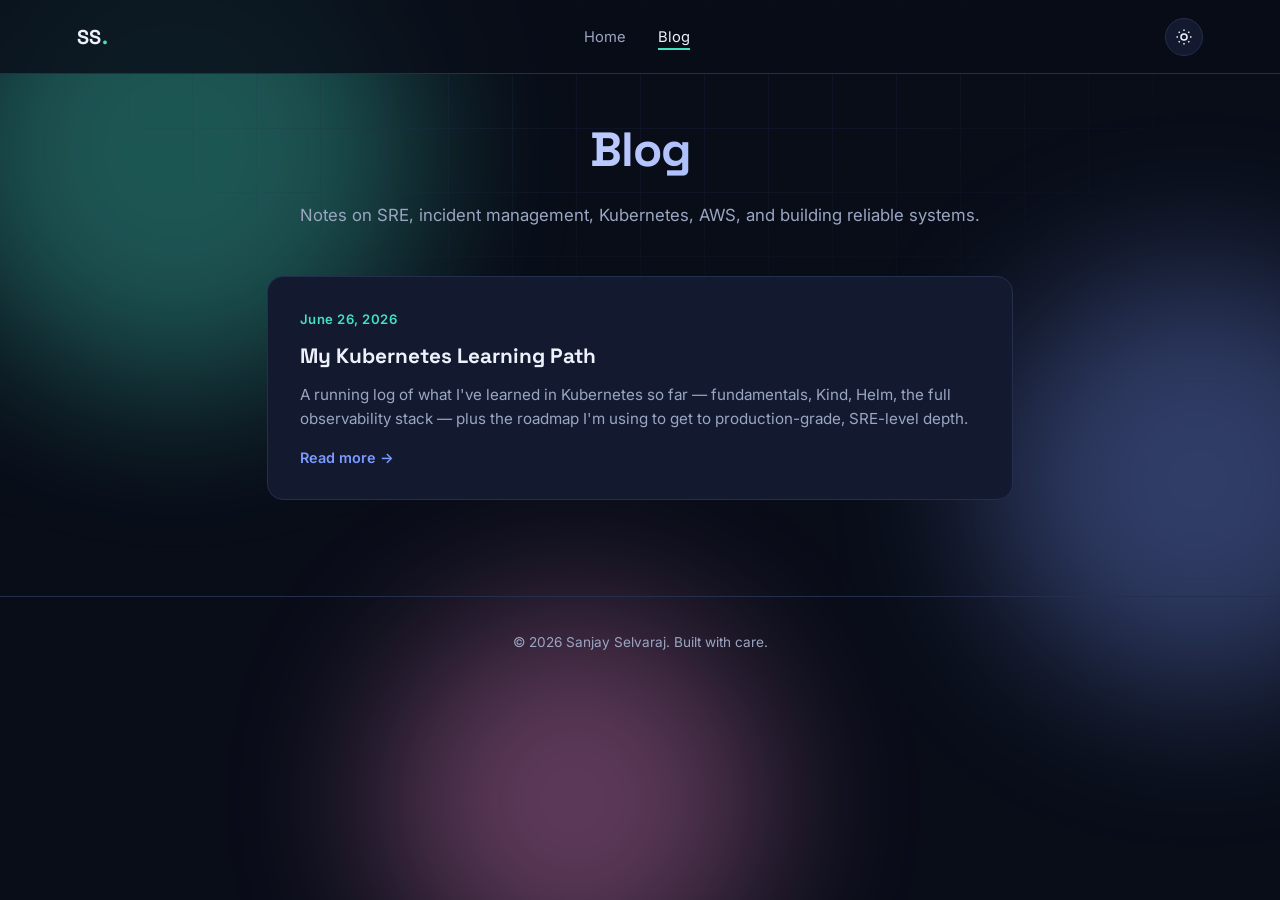
==== blogs/index.html @ 633b192d "Publish first blog post: My Kubernetes Learning Path" ====
<!DOCTYPE html>
<html lang="en">
<head>
<meta charset="UTF-8">
<meta name="viewport" content="width=device-width, initial-scale=1.0">
<title>Blog — Sanjay Selvaraj</title>
<meta name="description" content="Writing on SRE, incident management, Kubernetes, AWS, and building reliable systems.">

<link rel="icon" href="data:image/svg+xml,%3Csvg xmlns='http://www.w3.org/2000/svg' viewBox='0 0 100 100'%3E%3Crect width='100' height='100' rx='20' fill='%230b1120'/%3E%3Ctext x='50' y='68' font-size='52' font-family='Arial,sans-serif' font-weight='800' fill='%2344e0c4' text-anchor='middle'%3ES%3C/text%3E%3C/svg%3E">

<link rel="preconnect" href="https://fonts.googleapis.com">
<link rel="preconnect" href="https://fonts.gstatic.com" crossorigin>
<link href="https://fonts.googleapis.com/css2?family=Space+Grotesk:wght@500;600;700&family=Inter:wght@400;500;600;700&display=swap" rel="stylesheet">

<link rel="stylesheet" href="../style.css">
<link rel="stylesheet" href="blog.css">
</head>
<body>

<div class="bg-mesh" aria-hidden="true">
  <span class="blob blob-1"></span>
  <span class="blob blob-2"></span>
  <span class="blob blob-3"></span>
  <span class="grid-overlay"></span>
</div>

<header>
  <nav>
    <a href="../" class="logo">SS<span class="dot">.</span></a>
    <ul class="nav-links">
      <li><a href="../" class="nav-link">Home</a></li>
      <li><a href="./" class="nav-link active">Blog</a></li>
    </ul>
    <div class="nav-actions">
      <button id="themeToggle" class="icon-btn" aria-label="Toggle theme" title="Toggle light/dark theme">
        <svg class="icon-sun" viewBox="0 0 24 24" fill="none" stroke="currentColor" stroke-width="2"><circle cx="12" cy="12" r="4"/><path d="M12 2v2M12 20v2M4.93 4.93l1.41 1.41M17.66 17.66l1.41 1.41M2 12h2M20 12h2M6.34 17.66l-1.41 1.41M19.07 4.93l-1.41 1.41"/></svg>
        <svg class="icon-moon" viewBox="0 0 24 24" fill="none" stroke="currentColor" stroke-width="2"><path d="M21 12.79A9 9 0 1111.21 3 7 7 0 0021 12.79z"/></svg>
      </button>
      <button class="nav-toggle" id="navToggle" aria-label="Toggle menu">
        <span></span><span></span><span></span>
      </button>
    </div>
  </nav>
</header>

<main>
  <div class="blog-header">
    <h1>Blog</h1>
    <p>Notes on SRE, incident management, Kubernetes, AWS, and building reliable systems.</p>
  </div>

  <div class="post-list">
    <!-- New posts get added here as a .post-card, most recent first. -->
    <a href="kubernetes-learning-path.html" class="post-card">
      <time class="post-date" datetime="2026-06-26">June 26, 2026</time>
      <h2>My Kubernetes Learning Path</h2>
      <p>A running log of what I've learned in Kubernetes so far — fundamentals, Kind, Helm, the full observability stack — plus the roadmap I'm using to get to production-grade, SRE-level depth.</p>
      <span class="post-read-more">Read more &rarr;</span>
    </a>
  </div>
</main>

<footer>
  <p>&copy; <span id="year"></span> Sanjay Selvaraj. Built with care.</p>
  <button id="backToTop" class="back-to-top" aria-label="Back to top">
    <svg viewBox="0 0 24 24" width="18" height="18" fill="none" stroke="currentColor" stroke-width="2"><path d="M12 19V5m0 0l-6 6m6-6l6 6"/></svg>
  </button>
</footer>

<script src="../script.js"></script>
</body>
</html>
---- style.css ----
:root {
  --bg: #090d18;
  --bg-alt: #0d1326;
  --surface: #131a30;
  --surface-2: #1a2340;
  --border: #232f4d;
  --text: #eef1fa;
  --text-muted: #9aa6c2;
  --accent: #44e0c4;
  --accent-2: #7c9aff;
  --accent-3: #ff8fd6;
  --radius: 16px;
  --shadow: 0 20px 50px -20px rgba(0, 0, 0, 0.5);
  --font-display: 'Space Grotesk', system-ui, sans-serif;
  --font-body: 'Inter', system-ui, -apple-system, sans-serif;
}

[data-theme="light"] {
  --bg: #f6f7fb;
  --bg-alt: #ffffff;
  --surface: #ffffff;
  --surface-2: #f0f2fa;
  --border: #e1e5f0;
  --text: #161a2c;
  --text-muted: #5b6478;
  --shadow: 0 20px 50px -20px rgba(30, 40, 80, 0.15);
}

* {
  margin: 0;
  padding: 0;
  box-sizing: border-box;
}

html {
  scroll-behavior: smooth;
}

body {
  font-family: var(--font-body);
  background: var(--bg);
  color: var(--text);
  line-height: 1.6;
  overflow-x: hidden;
  transition: background 0.3s, color 0.3s;
}

a { text-decoration: none; color: inherit; }
ul { list-style: none; }
img { display: block; max-width: 100%; }
canvas { max-width: 100%; }

h1, h2, h3, h4 { font-family: var(--font-display); }

/* Scroll progress bar */
.progress-bar {
  position: fixed;
  top: 0; left: 0;
  height: 3px;
  width: 0%;
  background: linear-gradient(90deg, var(--accent), var(--accent-2));
  z-index: 999;
  transition: width 0.1s;
}

/* Animated background mesh */
.bg-mesh {
  position: fixed;
  inset: 0;
  z-index: -1;
  overflow: hidden;
  pointer-events: none;
}

.blob {
  position: absolute;
  border-radius: 50%;
  filter: blur(80px);
  opacity: 0.35;
  animation: drift 22s ease-in-out infinite;
}

.blob-1 {
  width: 480px; height: 480px;
  background: var(--accent);
  top: -10%; left: -5%;
}

.blob-2 {
  width: 420px; height: 420px;
  background: var(--accent-2);
  top: 30%; right: -10%;
  animation-delay: -7s;
}

.blob-3 {
  width: 380px; height: 380px;
  background: var(--accent-3);
  bottom: -10%; left: 30%;
  animation-delay: -14s;
}

.grid-overlay {
  position: absolute;
  inset: 0;
  background-image:
    linear-gradient(var(--border) 1px, transparent 1px),
    linear-gradient(90deg, var(--border) 1px, transparent 1px);
  background-size: 64px 64px;
  opacity: 0.25;
  -webkit-mask-image: radial-gradient(ellipse 60% 50% at 50% 0%, #000 40%, transparent 80%);
  mask-image: radial-gradient(ellipse 60% 50% at 50% 0%, #000 40%, transparent 80%);
}

@keyframes drift {
  0%, 100% { transform: translate(0, 0) scale(1); }
  33% { transform: translate(40px, -30px) scale(1.1); }
  66% { transform: translate(-30px, 30px) scale(0.95); }
}

/* Nav */
nav {
  position: fixed;
  top: 0; left: 0; right: 0;
  display: flex;
  justify-content: space-between;
  align-items: center;
  padding: 1.1rem 6%;
  background: color-mix(in srgb, var(--bg) 80%, transparent);
  backdrop-filter: blur(10px);
  border-bottom: 1px solid var(--border);
  z-index: 100;
}

.logo {
  font-family: var(--font-display);
  font-weight: 700;
  font-size: 1.25rem;
  letter-spacing: 0.5px;
}

.logo .dot { color: var(--accent); }

.nav-links {
  display: flex;
  gap: 2rem;
}

.nav-link {
  font-size: 0.92rem;
  color: var(--text-muted);
  transition: color 0.2s;
  position: relative;
  padding-bottom: 4px;
}

.nav-link::after {
  content: '';
  position: absolute;
  left: 0; bottom: 0;
  width: 0%;
  height: 2px;
  background: var(--accent);
  transition: width 0.25s;
}

.nav-link:hover, .nav-link.active {
  color: var(--text);
}

.nav-link:hover::after, .nav-link.active::after {
  width: 100%;
}

.nav-actions {
  display: flex;
  align-items: center;
  gap: 0.75rem;
}

.icon-btn {
  background: var(--surface);
  border: 1px solid var(--border);
  color: var(--text);
  width: 38px;
  height: 38px;
  border-radius: 50%;
  display: flex;
  align-items: center;
  justify-content: center;
  cursor: pointer;
  transition: border-color 0.2s, transform 0.2s;
}

.icon-btn:hover {
  border-color: var(--accent);
  transform: scale(1.05);
}

.icon-btn svg { width: 18px; height: 18px; }
.icon-moon { display: none; }
[data-theme="light"] .icon-sun { display: none; }
[data-theme="light"] .icon-moon { display: block; }

.nav-toggle {
  display: none;
  flex-direction: column;
  gap: 5px;
  background: none;
  border: none;
  cursor: pointer;
  padding: 6px;
}

.nav-toggle span {
  width: 22px;
  height: 2px;
  background: var(--text);
  border-radius: 2px;
}

/* Hero */
.hero {
  min-height: 100vh;
  display: flex;
  flex-direction: column;
  justify-content: center;
  padding: 7rem 6% 4rem;
  max-width: 1280px;
  margin: 0 auto;
}

.hero-grid {
  display: grid;
  grid-template-columns: 1.1fr 0.9fr;
  gap: 3rem;
  align-items: center;
}

.eyebrow {
  display: inline-block;
  font-size: 0.85rem;
  color: var(--accent);
  background: color-mix(in srgb, var(--accent) 12%, transparent);
  border: 1px solid color-mix(in srgb, var(--accent) 30%, transparent);
  padding: 0.4rem 0.9rem;
  border-radius: 999px;
  margin-bottom: 1.5rem;
}

.hero-text h1 {
  font-size: clamp(2.6rem, 6vw, 4.2rem);
  font-weight: 700;
  letter-spacing: -1.5px;
  line-height: 1.05;
  background: linear-gradient(90deg, var(--text), var(--accent-2) 120%);
  -webkit-background-clip: text;
  background-clip: text;
  color: transparent;
}

.typewriter {
  margin-top: 0.6rem;
  font-size: clamp(1.1rem, 2.6vw, 1.5rem);
  font-weight: 500;
  color: var(--accent);
  min-height: 1.8em;
  border-right: 2px solid var(--accent);
  display: inline-block;
  white-space: nowrap;
  overflow: hidden;
}

.tagline {
  margin-top: 1.3rem;
  color: var(--text-muted);
  font-size: 1.08rem;
  max-width: 480px;
}

.hero-buttons {
  margin-top: 2.2rem;
  display: flex;
  gap: 1rem;
  flex-wrap: wrap;
}

.btn {
  padding: 0.8rem 1.7rem;
  border-radius: 999px;
  font-weight: 600;
  font-size: 0.95rem;
  transition: transform 0.15s, box-shadow 0.15s, background 0.2s;
  display: inline-flex;
  align-items: center;
  gap: 0.5rem;
}

.btn-primary {
  background: linear-gradient(135deg, var(--accent), var(--accent-2));
  color: #04140f;
}

.btn-secondary {
  background: var(--surface);
  border: 1px solid var(--border);
  color: var(--text);
}

.btn:hover {
  transform: translateY(-3px);
  box-shadow: var(--shadow);
}

.hero-badges {
  margin-top: 2.2rem;
  display: flex;
  gap: 0.6rem;
  flex-wrap: wrap;
}

.badge {
  font-size: 0.8rem;
  padding: 0.4rem 0.9rem;
  border-radius: 999px;
  background: var(--surface);
  border: 1px solid var(--border);
  color: var(--text-muted);
}

/* Hero photo */
.hero-photo {
  position: relative;
  display: flex;
  justify-content: center;
  align-items: center;
}

.photo-ring {
  position: relative;
  width: min(360px, 80vw);
  aspect-ratio: 1;
  border-radius: 32px;
  padding: 6px;
  background: linear-gradient(135deg, var(--accent), var(--accent-2), var(--accent-3));
  box-shadow: var(--shadow);
}

.photo-ring img {
  width: 100%;
  height: 100%;
  object-fit: cover;
  border-radius: 28px;
  background: var(--bg-alt);
}

.status-chip {
  position: absolute;
  bottom: -16px;
  left: 50%;
  transform: translateX(-50%);
  background: var(--surface);
  border: 1px solid var(--border);
  border-radius: 999px;
  padding: 0.5rem 1rem;
  font-size: 0.78rem;
  white-space: nowrap;
  box-shadow: var(--shadow);
}

.floating-card {
  position: absolute;
  background: var(--surface);
  border: 1px solid var(--border);
  border-radius: var(--radius);
  padding: 0.9rem 1.2rem;
  box-shadow: var(--shadow);
  text-align: center;
  animation: float 5s ease-in-out infinite;
}

.card-mttr {
  top: 6%;
  left: -8%;
  animation-delay: -1s;
}

.card-incidents {
  bottom: 10%;
  right: -10%;
}

@keyframes float {
  0%, 100% { transform: translateY(0); }
  50% { transform: translateY(-12px); }
}

.fc-number {
  display: block;
  font-family: var(--font-display);
  font-size: 1.5rem;
  font-weight: 700;
  color: var(--accent);
}

.fc-label {
  display: block;
  font-size: 0.72rem;
  color: var(--text-muted);
  margin-top: 0.15rem;
  white-space: nowrap;
}

.scroll-cue {
  position: absolute;
  bottom: 2.2rem;
  left: 50%;
  transform: translateX(-50%);
  color: var(--text-muted);
  animation: bounce 2s ease-in-out infinite;
}

@keyframes bounce {
  0%, 100% { transform: translate(-50%, 0); }
  50% { transform: translate(-50%, 8px); }
}

/* Sections */
.section {
  padding: 6rem 6%;
  max-width: 1180px;
  margin: 0 auto;
  position: relative;
  scroll-margin-top: 74px;
}

.section-alt {
  background: color-mix(in srgb, var(--bg-alt) 100%, transparent);
  max-width: 100%;
}

.section-alt > * {
  max-width: 1180px;
  margin-left: auto;
  margin-right: auto;
}

.section-head {
  margin-bottom: 2.8rem;
}

.section-kicker {
  display: block;
  font-size: 0.85rem;
  font-weight: 600;
  color: var(--accent);
  letter-spacing: 1px;
  margin-bottom: 0.6rem;
}

.section-title {
  font-size: clamp(1.7rem, 4vw, 2.4rem);
  font-weight: 700;
  letter-spacing: -0.5px;
}

/* About */
.about-grid {
  display: grid;
  gap: 2.5rem;
}

.about-text {
  color: var(--text-muted);
  font-size: 1.08rem;
  max-width: 850px;
}

.stats {
  display: grid;
  grid-template-columns: repeat(auto-fit, minmax(180px, 1fr));
  gap: 1.5rem;
}

.stat {
  background: var(--surface);
  border: 1px solid var(--border);
  border-radius: var(--radius);
  padding: 1.6rem;
  text-align: center;
  transition: transform 0.2s, border-color 0.2s;
}

.stat:hover {
  transform: translateY(-4px);
  border-color: var(--accent);
}

.stat-number {
  display: block;
  font-family: var(--font-display);
  font-size: 2.1rem;
  font-weight: 700;
  color: var(--accent);
}

.stat-label {
  display: block;
  margin-top: 0.4rem;
  color: var(--text-muted);
  font-size: 0.88rem;
}

/* Skills */
.skills-layout {
  display: grid;
  grid-template-columns: 1fr 1fr;
  gap: 2rem;
  margin-bottom: 3rem;
}

.chart-card, .skill-bars {
  background: var(--surface);
  border: 1px solid var(--border);
  border-radius: var(--radius);
  padding: 2rem;
}

.chart-card h3, .skill-bars h3 {
  font-size: 1.1rem;
  margin-bottom: 0.3rem;
}

.chart-note {
  color: var(--text-muted);
  font-size: 0.85rem;
  margin-bottom: 1rem;
}

.bar-row {
  margin-bottom: 1.3rem;
}

.bar-row:last-child {
  margin-bottom: 0;
}

.bar-label {
  display: flex;
  justify-content: space-between;
  font-size: 0.88rem;
  margin-bottom: 0.5rem;
  color: var(--text-muted);
}

.bar-track {
  height: 8px;
  background: var(--surface-2);
  border-radius: 999px;
  overflow: hidden;
}

.bar-fill {
  height: 100%;
  border-radius: 999px;
  background: linear-gradient(90deg, var(--accent), var(--accent-2));
  transition: width 1.2s cubic-bezier(0.16, 1, 0.3, 1);
}

.skills-grid {
  display: grid;
  grid-template-columns: repeat(auto-fit, minmax(260px, 1fr));
  gap: 1.5rem;
}

.skill-card {
  background: var(--surface);
  border: 1px solid var(--border);
  border-radius: var(--radius);
  padding: 1.7rem;
  transition: border-color 0.2s, transform 0.2s;
}

.skill-card:hover {
  border-color: var(--accent);
  transform: translateY(-4px);
}

.skill-icon {
  font-size: 1.6rem;
  margin-bottom: 0.6rem;
}

.skill-card h3 {
  color: var(--accent-2);
  font-size: 1.05rem;
  margin-bottom: 0.5rem;
}

.skill-card p {
  color: var(--text-muted);
  font-size: 0.9rem;
}

.expanding-note {
  margin-top: 2rem;
  color: var(--text-muted);
  font-size: 0.9rem;
}

/* Experience timeline */
.timeline-item {
  border-left: 2px solid var(--accent);
  padding-left: 2rem;
  position: relative;
}

.timeline-dot {
  position: absolute;
  left: -7px;
  top: 4px;
  width: 12px;
  height: 12px;
  border-radius: 50%;
  background: var(--accent);
  box-shadow: 0 0 0 4px color-mix(in srgb, var(--accent) 20%, transparent);
}

.timeline-header {
  display: flex;
  justify-content: space-between;
  flex-wrap: wrap;
  gap: 0.5rem;
  align-items: baseline;
}

.timeline-header h3 {
  font-size: 1.35rem;
}

.timeline-date {
  color: var(--accent);
  font-size: 0.88rem;
  font-weight: 600;
}

.timeline-company {
  color: var(--text-muted);
  margin-top: 0.2rem;
  margin-bottom: 1.4rem;
  font-size: 0.95rem;
}

.timeline-item h4 {
  margin-top: 1.5rem;
  margin-bottom: 0.7rem;
  color: var(--accent-2);
  font-size: 1.02rem;
}

.timeline-item ul {
  display: flex;
  flex-direction: column;
  gap: 0.55rem;
}

.timeline-item li {
  color: var(--text-muted);
  font-size: 0.95rem;
  padding-left: 1.3rem;
  position: relative;
}

.timeline-item li::before {
  content: '▸';
  position: absolute;
  left: 0;
  color: var(--accent);
}

/* Projects */
.projects-grid {
  display: grid;
  grid-template-columns: repeat(auto-fit, minmax(280px, 1fr));
  gap: 1.5rem;
}

.project-card {
  background: var(--surface);
  border: 1px solid var(--border);
  border-radius: var(--radius);
  padding: 1.9rem;
  transition: transform 0.2s, border-color 0.2s;
}

.project-card:hover {
  transform: translateY(-5px);
  border-color: var(--accent-2);
  box-shadow: var(--shadow);
}

.project-icon {
  font-size: 1.8rem;
  margin-bottom: 0.8rem;
}

.project-card h3 {
  color: var(--text);
  margin-bottom: 0.7rem;
  font-size: 1.12rem;
}

.project-card p {
  color: var(--text-muted);
  font-size: 0.92rem;
  margin-bottom: 1rem;
}

.tag-row {
  display: flex;
  gap: 0.5rem;
  flex-wrap: wrap;
}

.tag {
  font-size: 0.74rem;
  padding: 0.3rem 0.7rem;
  border-radius: 999px;
  background: var(--surface-2);
  color: var(--text-muted);
}

/* Achievements */
.achievements-grid {
  display: grid;
  grid-template-columns: repeat(auto-fit, minmax(260px, 1fr));
  gap: 1.5rem;
}

.achievement-card {
  background: var(--surface);
  border: 1px solid var(--border);
  border-left: 3px solid var(--accent-2);
  border-radius: var(--radius);
  padding: 1.7rem;
  transition: transform 0.2s;
}

.achievement-card:hover {
  transform: translateY(-4px);
}

.achievement-icon {
  font-size: 1.6rem;
  margin-bottom: 0.6rem;
}

.achievement-card h3 {
  font-size: 1.05rem;
  margin-bottom: 0.6rem;
  color: var(--accent-2);
}

.achievement-card p {
  color: var(--text-muted);
  font-size: 0.92rem;
}

/* Contact */
.contact-content {
  text-align: center;
  max-width: 700px;
  margin: 0 auto;
}

.contact-content .section-title {
  margin-top: 0.5rem;
}

.contact-content > p {
  color: var(--text-muted);
  margin: 1.2rem 0 2.2rem;
  font-size: 1.05rem;
}

.contact-links {
  display: flex;
  justify-content: center;
  gap: 1rem;
  flex-wrap: wrap;
  font-size: 0.95rem;
}

.contact-link {
  display: inline-flex;
  align-items: center;
  gap: 0.5rem;
  padding: 0.7rem 1.2rem;
  border-radius: 999px;
  background: var(--surface);
  border: 1px solid var(--border);
  color: var(--text);
  font-weight: 500;
  transition: border-color 0.2s, transform 0.2s;
}

.contact-link:not(.static):hover {
  border-color: var(--accent);
  transform: translateY(-3px);
  color: var(--accent);
}

.contact-link.static {
  color: var(--text-muted);
}

/* Footer */
footer {
  text-align: center;
  padding: 2.2rem;
  color: var(--text-muted);
  font-size: 0.85rem;
  border-top: 1px solid var(--border);
  position: relative;
}

.back-to-top {
  position: fixed;
  bottom: 2rem;
  right: 2rem;
  width: 44px;
  height: 44px;
  border-radius: 50%;
  background: var(--surface);
  border: 1px solid var(--border);
  color: var(--text);
  cursor: pointer;
  display: flex;
  align-items: center;
  justify-content: center;
  box-shadow: var(--shadow);
  opacity: 0;
  pointer-events: none;
  transform: translateY(10px);
  transition: opacity 0.25s, transform 0.25s, border-color 0.2s;
  z-index: 90;
}

.back-to-top.visible {
  opacity: 1;
  pointer-events: auto;
  transform: translateY(0);
}

.back-to-top:hover {
  border-color: var(--accent);
}

/* Scroll reveal — only hides content once JS has confirmed it can reveal it again.
   Without this gating, disabled/blocked/erroring JS would leave most of the page invisible. */
.js-reveal-enabled .fade-up {
  opacity: 0;
  transform: translateY(28px);
  transition: opacity 0.7s cubic-bezier(0.16, 1, 0.3, 1), transform 0.7s cubic-bezier(0.16, 1, 0.3, 1);
  transition-delay: var(--delay, 0s);
}

.js-reveal-enabled .fade-up.in-view {
  opacity: 1;
  transform: translateY(0);
}

/* Hero entrance — pure CSS, not dependent on scroll/observer timing */
@keyframes heroEnter {
  from { opacity: 0; transform: translateY(24px); }
  to { opacity: 1; transform: translateY(0); }
}

.hero-enter {
  opacity: 0;
  animation: heroEnter 0.8s cubic-bezier(0.16, 1, 0.3, 1) forwards;
  animation-delay: var(--delay, 0s);
}

/* Responsive */
@media (max-width: 920px) {
  .hero-grid {
    grid-template-columns: 1fr;
    text-align: center;
  }
  .hero-text .tagline { margin-inline: auto; }
  .hero-buttons, .hero-badges { justify-content: center; }
  .hero-photo { order: -1; margin-bottom: 1rem; }
  .floating-card { display: none; }
  .skills-layout { grid-template-columns: 1fr; }
  .about-grid { grid-template-columns: 1fr; }
}

@media (max-width: 768px) {
  .nav-links {
    position: fixed;
    top: 64px;
    left: 0;
    right: 0;
    flex-direction: column;
    background: var(--bg);
    border-bottom: 1px solid var(--border);
    padding: 1.5rem 6%;
    gap: 1.2rem;
    transform: translateY(-110%);
    opacity: 0;
    transition: transform 0.25s, opacity 0.25s;
  }
  .nav-links.open {
    transform: translateY(0);
    opacity: 1;
  }
  .nav-toggle {
    display: flex;
  }
  .section {
    padding: 4rem 6%;
  }
  .timeline-header {
    flex-direction: column;
  }
}
---- blogs/blog.css ----
/* Blog-specific styles, layered on top of the shared ../style.css design system. */

.blog-header {
  padding: 7rem 6% 3rem;
  max-width: 900px;
  margin: 0 auto;
  text-align: center;
}

.blog-header h1 {
  font-size: clamp(2rem, 5vw, 3rem);
  font-weight: 700;
  letter-spacing: -1px;
  background: linear-gradient(90deg, var(--text), var(--accent-2));
  -webkit-background-clip: text;
  background-clip: text;
  color: transparent;
}

.blog-header p {
  margin-top: 0.8rem;
  color: var(--text-muted);
  font-size: 1.05rem;
}

.post-list {
  max-width: 900px;
  margin: 0 auto;
  padding: 0 6% 6rem;
  display: flex;
  flex-direction: column;
  gap: 1.5rem;
}

.post-card {
  display: block;
  background: var(--surface);
  border: 1px solid var(--border);
  border-radius: var(--radius);
  padding: 1.8rem 2rem;
  transition: transform 0.2s, border-color 0.2s;
}

.post-card:hover {
  transform: translateY(-3px);
  border-color: var(--accent);
}

.post-date {
  font-size: 0.82rem;
  color: var(--accent);
  font-weight: 600;
  letter-spacing: 0.5px;
}

.post-card h2 {
  margin-top: 0.5rem;
  font-size: 1.3rem;
  font-weight: 700;
}

.post-card p {
  margin-top: 0.6rem;
  color: var(--text-muted);
  font-size: 0.95rem;
}

.post-read-more {
  display: inline-block;
  margin-top: 0.9rem;
  color: var(--accent-2);
  font-weight: 600;
  font-size: 0.9rem;
}

.empty-state {
  text-align: center;
  padding: 3rem 1.5rem;
  border: 1px dashed var(--border);
  border-radius: var(--radius);
  color: var(--text-muted);
}

/* Individual post article */
.post-article {
  max-width: 720px;
  margin: 0 auto;
  padding: 7rem 6% 6rem;
}

.post-article .post-date {
  display: block;
  margin-bottom: 0.8rem;
}

.post-article h1 {
  font-size: clamp(1.8rem, 4.5vw, 2.6rem);
  font-weight: 700;
  letter-spacing: -0.5px;
  line-height: 1.2;
}

.post-article .post-subtitle {
  margin-top: 0.8rem;
  color: var(--text-muted);
  font-size: 1.05rem;
}

.post-body {
  margin-top: 2.5rem;
  font-size: 1.05rem;
  line-height: 1.75;
  color: var(--text);
}

.post-body p {
  margin-bottom: 1.3rem;
}

.post-body h2 {
  font-size: 1.4rem;
  font-weight: 700;
  margin: 2.2rem 0 1rem;
}

.post-body h3 {
  font-size: 1.15rem;
  font-weight: 700;
  margin: 1.8rem 0 0.8rem;
}

.post-body ul, .post-body ol {
  margin: 0 0 1.3rem 1.4rem;
  color: var(--text);
}

.post-body li {
  margin-bottom: 0.5rem;
}

.post-body .check {
  display: inline-flex;
  align-items: center;
  justify-content: center;
  width: 1.1em;
  height: 1.1em;
  margin-right: 0.5rem;
  border-radius: 50%;
  background: color-mix(in srgb, var(--accent) 18%, transparent);
  color: var(--accent);
  font-weight: 700;
  font-size: 0.8em;
}

.post-body code {
  background: var(--surface-2);
  padding: 0.15rem 0.4rem;
  border-radius: 4px;
  font-size: 0.9em;
}

.post-body pre {
  background: var(--surface);
  border: 1px solid var(--border);
  border-radius: var(--radius);
  padding: 1.2rem;
  overflow-x: auto;
  margin-bottom: 1.3rem;
}

.post-body pre code {
  background: none;
  padding: 0;
}

.post-body blockquote {
  border-left: 3px solid var(--accent);
  padding-left: 1.2rem;
  color: var(--text-muted);
  margin: 0 0 1.3rem;
}

.back-to-blog {
  display: inline-flex;
  align-items: center;
  gap: 0.4rem;
  margin-bottom: 2rem;
  color: var(--text-muted);
  font-size: 0.9rem;
  font-weight: 600;
}

.back-to-blog:hover {
  color: var(--accent);
}
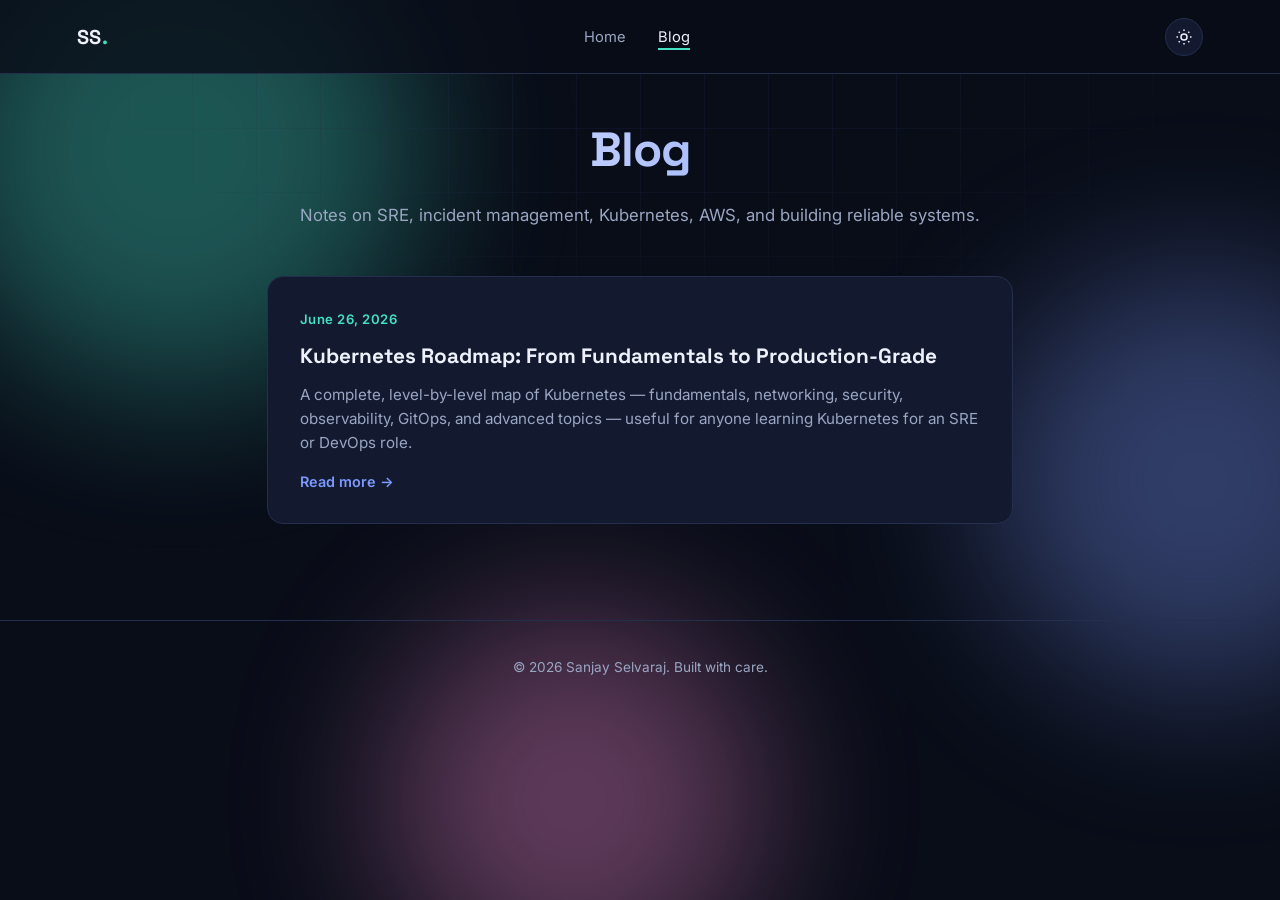
==== commit d73f0d94: "Add SEO basics, social preview tags, and Google Analytics robots.txt + sitemap.xml for crawlers; can" ====
--- a/blogs/index.html
+++ b/blogs/index.html
@@ -1,12 +1,33 @@
 <!DOCTYPE html>
 <html lang="en">
 <head>
+<!-- Google tag (gtag.js) -->
+<script async src="https://www.googletagmanager.com/gtag/js?id=G-EBYNVVF3V9"></script>
+<script>
+  window.dataLayer = window.dataLayer || [];
+  function gtag(){dataLayer.push(arguments);}
+  gtag('js', new Date());
+  gtag('config', 'G-EBYNVVF3V9');
+</script>
 <meta charset="UTF-8">
 <meta name="viewport" content="width=device-width, initial-scale=1.0">
 <title>Blog — Sanjay Selvaraj</title>
 <meta name="description" content="Writing on SRE, incident management, Kubernetes, AWS, and building reliable systems.">
+<link rel="canonical" href="https://sanjay-ragavan.github.io/blogs/">
 
-<link rel="icon" href="data:image/svg+xml,%3Csvg xmlns='http://www.w3.org/2000/svg' viewBox='0 0 100 100'%3E%3Crect width='100' height='100' rx='20' fill='%230b1120'/%3E%3Ctext x='50' y='68' font-size='52' font-family='Arial,sans-serif' font-weight='800' fill='%2344e0c4' text-anchor='middle'%3ES%3C/text%3E%3C/svg%3E">
+<meta property="og:title" content="Blog — Sanjay Selvaraj">
+<meta property="og:description" content="Writing on SRE, incident management, Kubernetes, AWS, and building reliable systems.">
+<meta property="og:image" content="https://sanjay-ragavan.github.io/assets/profile.jpg">
+<meta property="og:url" content="https://sanjay-ragavan.github.io/blogs/">
+<meta property="og:site_name" content="Sanjay Selvaraj">
+<meta property="og:type" content="website">
+
+<meta name="twitter:card" content="summary">
+<meta name="twitter:title" content="Blog — Sanjay Selvaraj">
+<meta name="twitter:description" content="Writing on SRE, incident management, Kubernetes, AWS, and building reliable systems.">
+<meta name="twitter:image" content="https://sanjay-ragavan.github.io/assets/profile.jpg">
+
+<link rel="icon" href="data:image/svg+xml,%3Csvg%20xmlns%3D%22http%3A//www.w3.org/2000/svg%22%20viewBox%3D%220%200%20100%20100%22%3E%3Crect%20width%3D%22100%22%20height%3D%22100%22%20rx%3D%2222%22%20fill%3D%22%230b1120%22/%3E%3Ctext%20x%3D%2234%22%20y%3D%2265%22%20font-size%3D%2240%22%20font-family%3D%22Arial%2C%20Helvetica%2C%20sans-serif%22%20font-weight%3D%22800%22%20fill%3D%22%23eef1fa%22%20text-anchor%3D%22middle%22%3ESS%3C/text%3E%3Ccircle%20cx%3D%2269%22%20cy%3D%2258%22%20r%3D%226%22%20fill%3D%22%2344e0c4%22/%3E%3C/svg%3E">
 
 <link rel="preconnect" href="https://fonts.googleapis.com">
 <link rel="preconnect" href="https://fonts.gstatic.com" crossorigin>
@@ -51,10 +72,10 @@
 
   <div class="post-list">
     <!-- New posts get added here as a .post-card, most recent first. -->
-    <a href="kubernetes-learning-path.html" class="post-card">
+    <a href="kubernetes-roadmap.html" class="post-card">
       <time class="post-date" datetime="2026-06-26">June 26, 2026</time>
-      <h2>My Kubernetes Learning Path</h2>
-      <p>A running log of what I've learned in Kubernetes so far — fundamentals, Kind, Helm, the full observability stack — plus the roadmap I'm using to get to production-grade, SRE-level depth.</p>
+      <h2>Kubernetes Roadmap: From Fundamentals to Production-Grade</h2>
+      <p>A complete, level-by-level map of Kubernetes — fundamentals, networking, security, observability, GitOps, and advanced topics — useful for anyone learning Kubernetes for an SRE or DevOps role.</p>
       <span class="post-read-more">Read more &rarr;</span>
     </a>
   </div>
